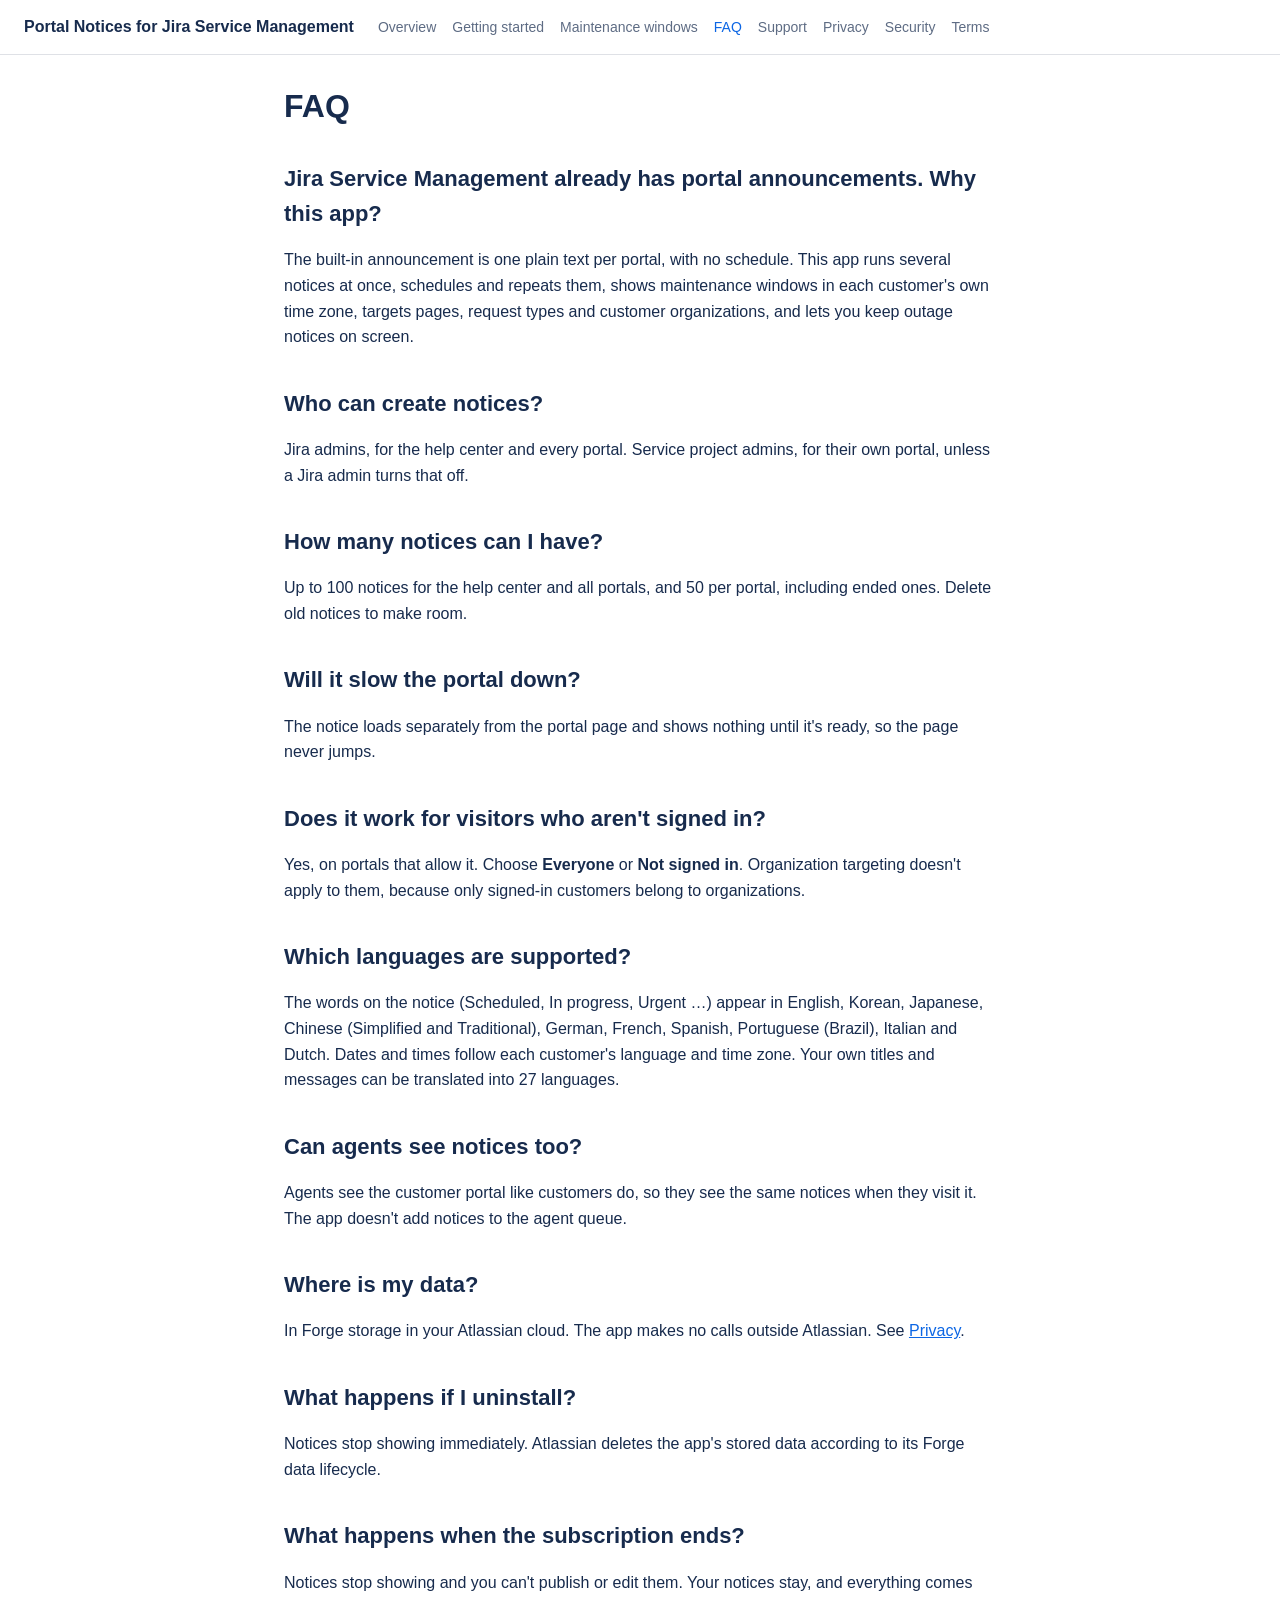
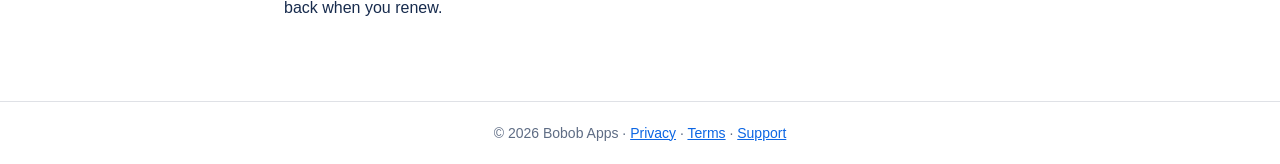
==== faq.html @ 99473fac "Portal Notices docs" ====
<!doctype html>
<html lang="en">
<head>
<meta charset="utf-8">
<meta name="viewport" content="width=device-width, initial-scale=1">
<title>FAQ · Portal Notices for Jira Service Management</title>
<meta name="description" content="Maintenance windows, outages and holiday hours on your customer portal — in every customer’s own time zone.">
<link rel="stylesheet" href="style.css">
</head>
<body>
<header><a class="brand" href="index.html">Portal Notices for Jira Service Management</a><nav><a href="index.html">Overview</a><a href="getting-started.html">Getting started</a><a href="maintenance-windows.html">Maintenance windows</a><a href="faq.html" aria-current="page">FAQ</a><a href="support.html">Support</a><a href="privacy.html">Privacy</a><a href="security.html">Security</a><a href="terms.html">Terms</a></nav></header>
<main>
<h1 id="faq">FAQ</h1>
<h2 id="jira-service-management-already-has-portal-announcements-why-this-app">Jira Service Management already has portal announcements. Why this app?</h2>
<p>The built-in announcement is one plain text per portal, with no schedule. This app runs several notices at once, schedules and repeats them, shows maintenance windows in each customer's own time zone, targets pages, request types and customer organizations, and lets you keep outage notices on screen.</p>
<h2 id="who-can-create-notices">Who can create notices?</h2>
<p>Jira admins, for the help center and every portal. Service project admins, for their own portal, unless a Jira admin turns that off.</p>
<h2 id="how-many-notices-can-i-have">How many notices can I have?</h2>
<p>Up to 100 notices for the help center and all portals, and 50 per portal, including ended ones. Delete old notices to make room.</p>
<h2 id="will-it-slow-the-portal-down">Will it slow the portal down?</h2>
<p>The notice loads separately from the portal page and shows nothing until it's ready, so the page never jumps.</p>
<h2 id="does-it-work-for-visitors-who-aren-t-signed-in">Does it work for visitors who aren't signed in?</h2>
<p>Yes, on portals that allow it. Choose <strong>Everyone</strong> or <strong>Not signed in</strong>. Organization targeting doesn't apply to them, because only signed-in customers belong to organizations.</p>
<h2 id="which-languages-are-supported">Which languages are supported?</h2>
<p>The words on the notice (Scheduled, In progress, Urgent …) appear in English, Korean, Japanese, Chinese (Simplified and Traditional), German, French, Spanish, Portuguese (Brazil), Italian and Dutch. Dates and times follow each customer's language and time zone. Your own titles and messages can be translated into 27 languages.</p>
<h2 id="can-agents-see-notices-too">Can agents see notices too?</h2>
<p>Agents see the customer portal like customers do, so they see the same notices when they visit it. The app doesn't add notices to the agent queue.</p>
<h2 id="where-is-my-data">Where is my data?</h2>
<p>In Forge storage in your Atlassian cloud. The app makes no calls outside Atlassian. See <a href="privacy.html">Privacy</a>.</p>
<h2 id="what-happens-if-i-uninstall">What happens if I uninstall?</h2>
<p>Notices stop showing immediately. Atlassian deletes the app's stored data according to its Forge data lifecycle.</p>
<h2 id="what-happens-when-the-subscription-ends">What happens when the subscription ends?</h2>
<p>Notices stop showing and you can't publish or edit them. Your notices stay, and everything comes back when you renew.</p>
</main>
<footer>© 2026 Bobob Apps · <a href="privacy.html">Privacy</a> · <a href="terms.html">Terms</a> · <a href="support.html">Support</a></footer>
</body>
</html>
---- style.css ----
:root {
  --bg: #ffffff;
  --text: #172b4d;
  --muted: #5e6c84;
  --line: #dfe1e6;
  --accent: #0c66e4;
  --soft: #e9f2ff;
  --note: #fff7d6;
}
@media (prefers-color-scheme: dark) {
  :root { --bg: #1d2125; --text: #dee4ea; --muted: #9fadbc; --line: #384148; --accent: #579dff; --soft: #1c2b41; --note: #3d2e00; }
}
* { box-sizing: border-box; }
body { margin: 0; background: var(--bg); color: var(--text); font: 16px/1.6 -apple-system, BlinkMacSystemFont, "Segoe UI", Roboto, "Noto Sans", sans-serif; }
header { display: flex; flex-wrap: wrap; align-items: center; gap: 8px 24px; padding: 14px 24px; border-bottom: 1px solid var(--line); }
.brand { font-weight: 700; color: var(--text); text-decoration: none; }
nav { display: flex; flex-wrap: wrap; gap: 4px 16px; font-size: 14px; }
nav a { color: var(--muted); text-decoration: none; }
nav a[aria-current="page"], nav a:hover { color: var(--accent); }
main { max-width: 760px; margin: 0 auto; padding: 32px 24px 64px; }
h1 { font-size: 32px; line-height: 1.2; margin: 0 0 16px; }
h2 { font-size: 22px; margin: 36px 0 8px; }
h3 { font-size: 17px; margin: 24px 0 6px; }
a { color: var(--accent); }
code { padding: 1px 5px; border-radius: 4px; background: var(--soft); font-size: 0.9em; }
table { width: 100%; border-collapse: collapse; margin: 12px 0; font-size: 15px; }
th, td { padding: 8px 10px; border-bottom: 1px solid var(--line); text-align: left; vertical-align: top; }
.note { margin: 16px 0; padding: 12px 14px; border-radius: 10px; background: var(--note); }
footer { padding: 20px 24px; border-top: 1px solid var(--line); color: var(--muted); font-size: 14px; text-align: center; }
@media (max-width: 600px) { h1 { font-size: 26px; } main { padding: 24px 16px 48px; } header { padding: 12px 16px; } }
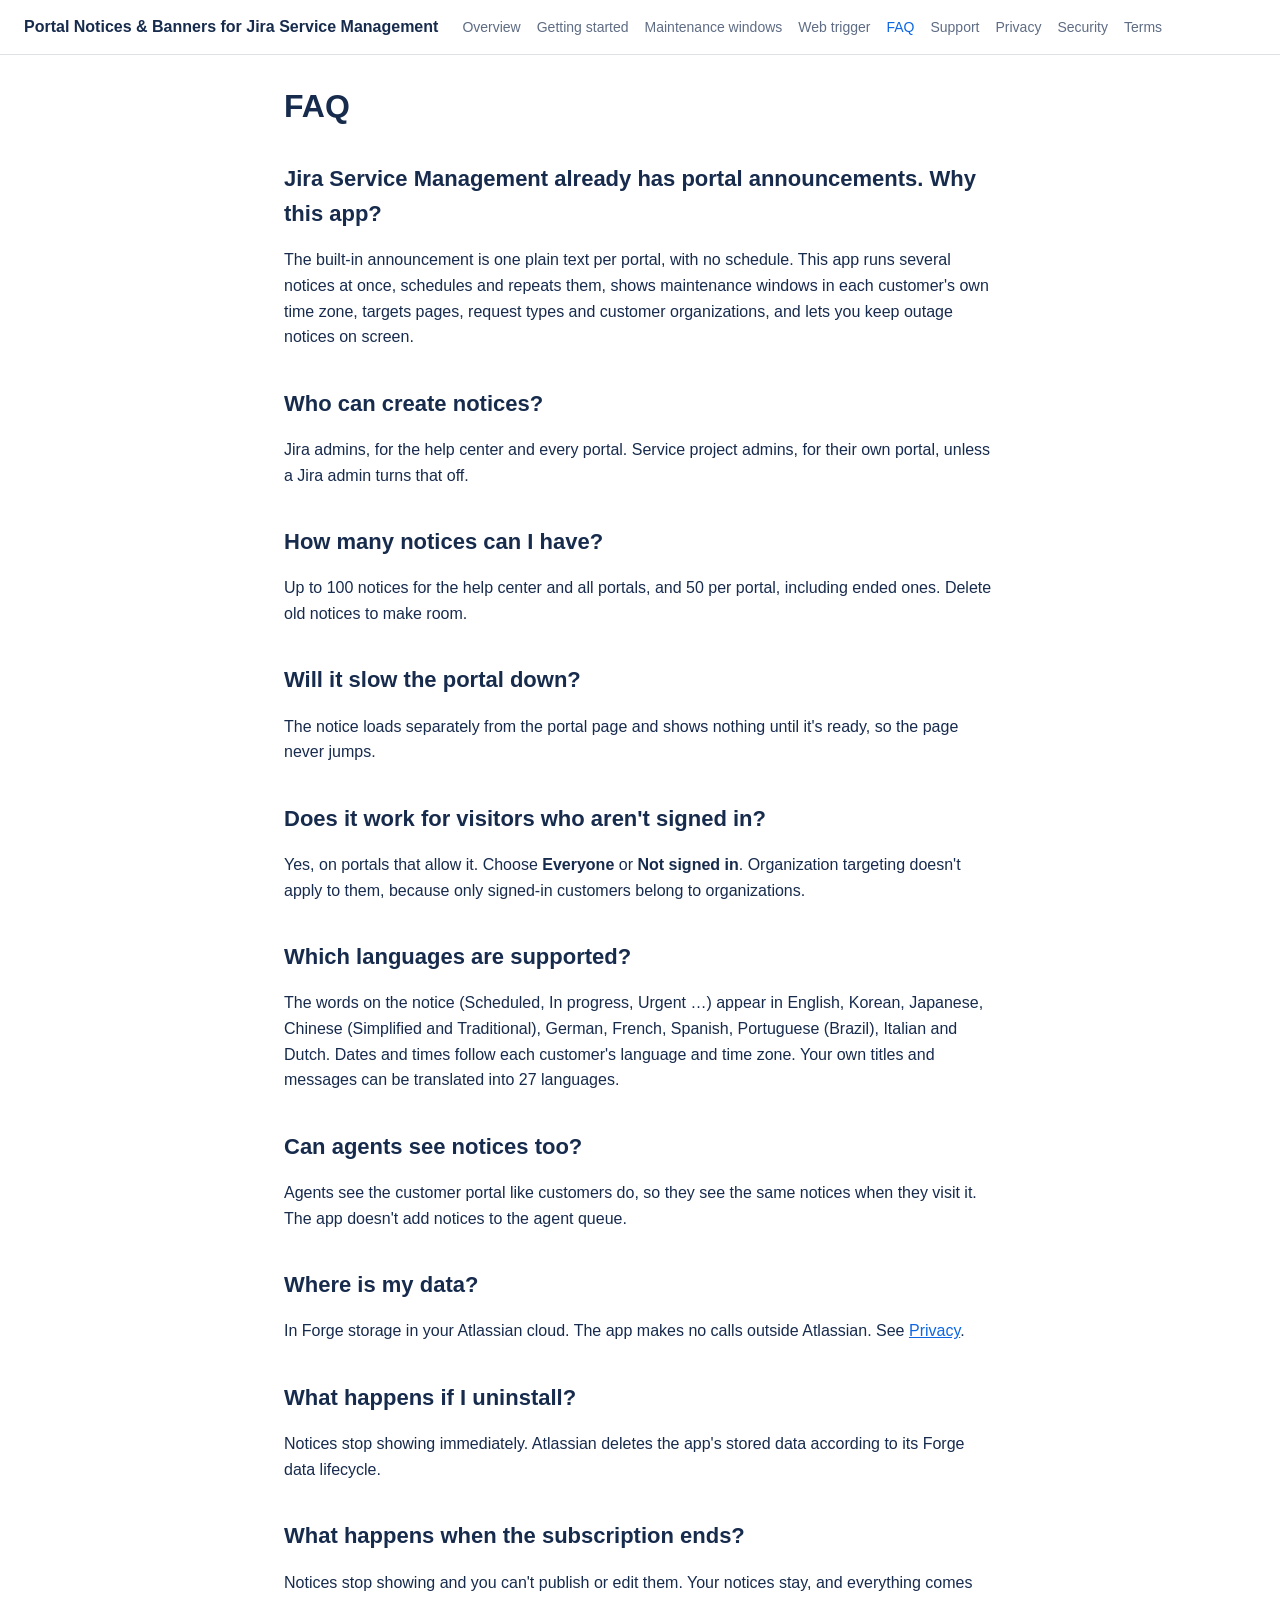
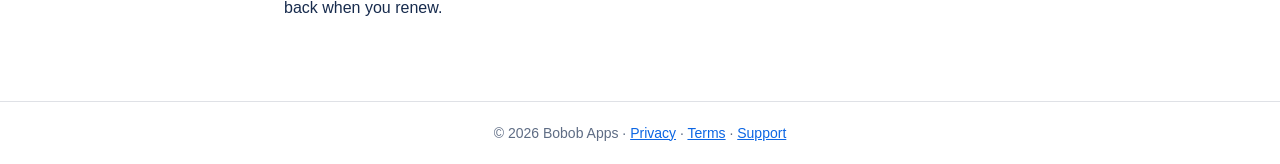
==== commit 39d8bb6e: "Update docs" ====
--- a/faq.html
+++ b/faq.html
@@ -3,12 +3,12 @@
 <head>
 <meta charset="utf-8">
 <meta name="viewport" content="width=device-width, initial-scale=1">
-<title>FAQ · Portal Notices for Jira Service Management</title>
+<title>FAQ · Portal Notices &amp; Banners for Jira Service Management</title>
 <meta name="description" content="Maintenance windows, outages and holiday hours on your customer portal — in every customer’s own time zone.">
 <link rel="stylesheet" href="style.css">
 </head>
 <body>
-<header><a class="brand" href="index.html">Portal Notices for Jira Service Management</a><nav><a href="index.html">Overview</a><a href="getting-started.html">Getting started</a><a href="maintenance-windows.html">Maintenance windows</a><a href="faq.html" aria-current="page">FAQ</a><a href="support.html">Support</a><a href="privacy.html">Privacy</a><a href="security.html">Security</a><a href="terms.html">Terms</a></nav></header>
+<header><a class="brand" href="index.html">Portal Notices &amp; Banners for Jira Service Management</a><nav><a href="index.html">Overview</a><a href="getting-started.html">Getting started</a><a href="maintenance-windows.html">Maintenance windows</a><a href="web-trigger.html">Web trigger</a><a href="faq.html" aria-current="page">FAQ</a><a href="support.html">Support</a><a href="privacy.html">Privacy</a><a href="security.html">Security</a><a href="terms.html">Terms</a></nav></header>
 <main>
 <h1 id="faq">FAQ</h1>
 <h2 id="jira-service-management-already-has-portal-announcements-why-this-app">Jira Service Management already has portal announcements. Why this app?</h2>
--- a/style.css
+++ b/style.css
@@ -23,6 +23,8 @@
 h3 { font-size: 17px; margin: 24px 0 6px; }
 a { color: var(--accent); }
 code { padding: 1px 5px; border-radius: 4px; background: var(--soft); font-size: 0.9em; }
+pre { margin: 12px 0; padding: 12px 14px; border-radius: 10px; background: var(--soft); overflow-x: auto; font-size: 13px; line-height: 1.5; }
+pre code { padding: 0; background: none; font-size: inherit; }
 table { width: 100%; border-collapse: collapse; margin: 12px 0; font-size: 15px; }
 th, td { padding: 8px 10px; border-bottom: 1px solid var(--line); text-align: left; vertical-align: top; }
 .note { margin: 16px 0; padding: 12px 14px; border-radius: 10px; background: var(--note); }
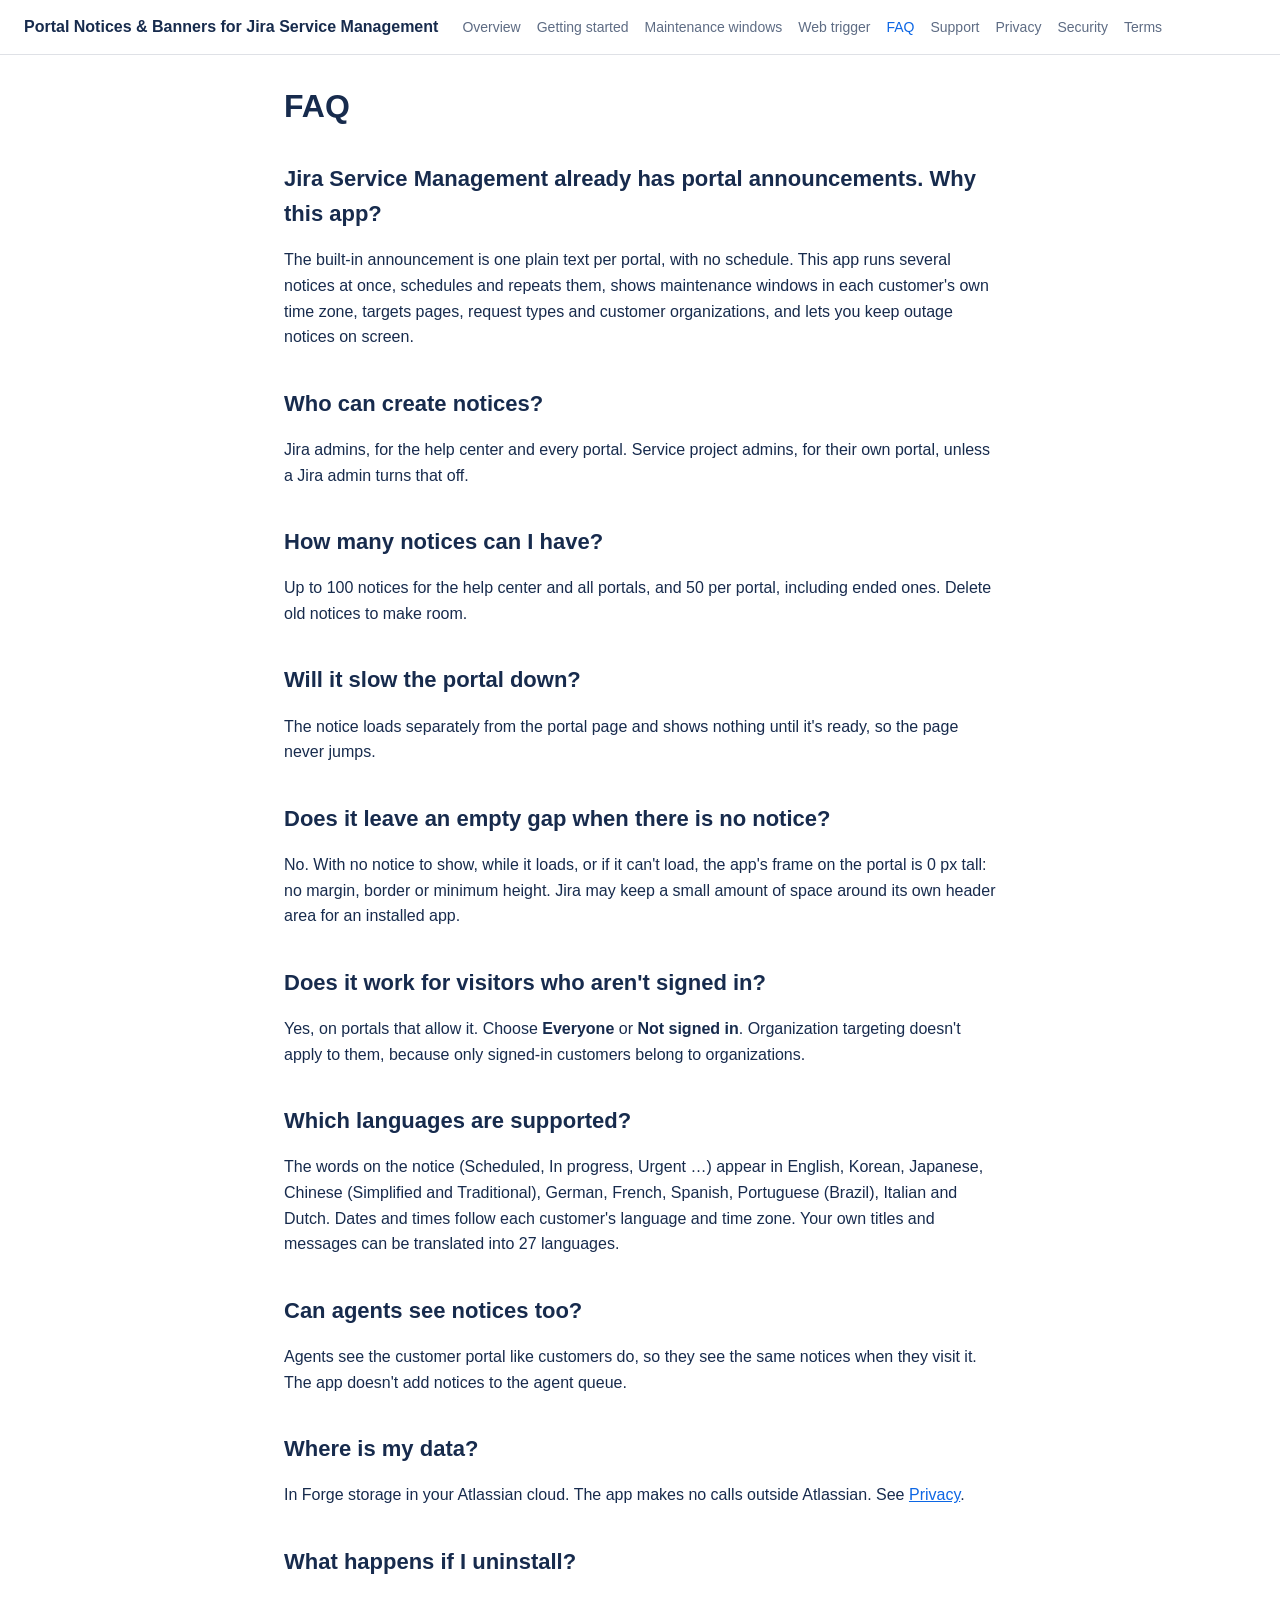
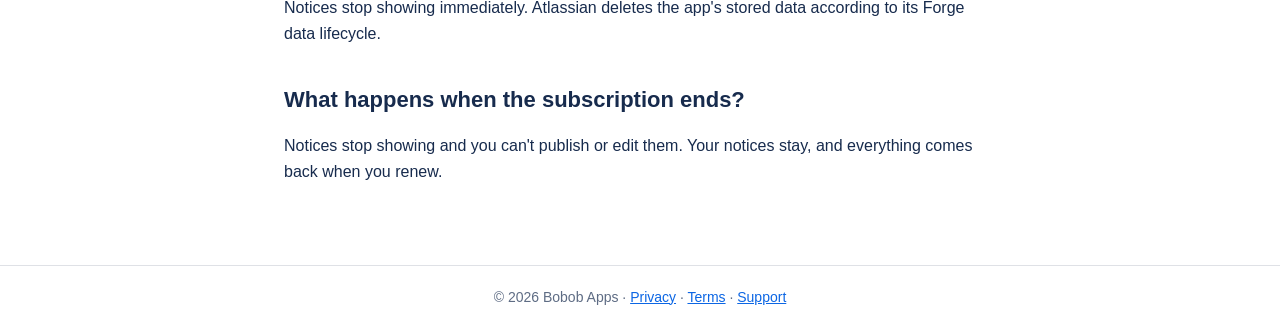
==== commit 58155ea7: "Update docs" ====
--- a/faq.html
+++ b/faq.html
@@ -19,6 +19,8 @@
 <p>Up to 100 notices for the help center and all portals, and 50 per portal, including ended ones. Delete old notices to make room.</p>
 <h2 id="will-it-slow-the-portal-down">Will it slow the portal down?</h2>
 <p>The notice loads separately from the portal page and shows nothing until it's ready, so the page never jumps.</p>
+<h2 id="does-it-leave-an-empty-gap-when-there-is-no-notice">Does it leave an empty gap when there is no notice?</h2>
+<p>No. With no notice to show, while it loads, or if it can't load, the app's frame on the portal is 0 px tall: no margin, border or minimum height. Jira may keep a small amount of space around its own header area for an installed app.</p>
 <h2 id="does-it-work-for-visitors-who-aren-t-signed-in">Does it work for visitors who aren't signed in?</h2>
 <p>Yes, on portals that allow it. Choose <strong>Everyone</strong> or <strong>Not signed in</strong>. Organization targeting doesn't apply to them, because only signed-in customers belong to organizations.</p>
 <h2 id="which-languages-are-supported">Which languages are supported?</h2>
